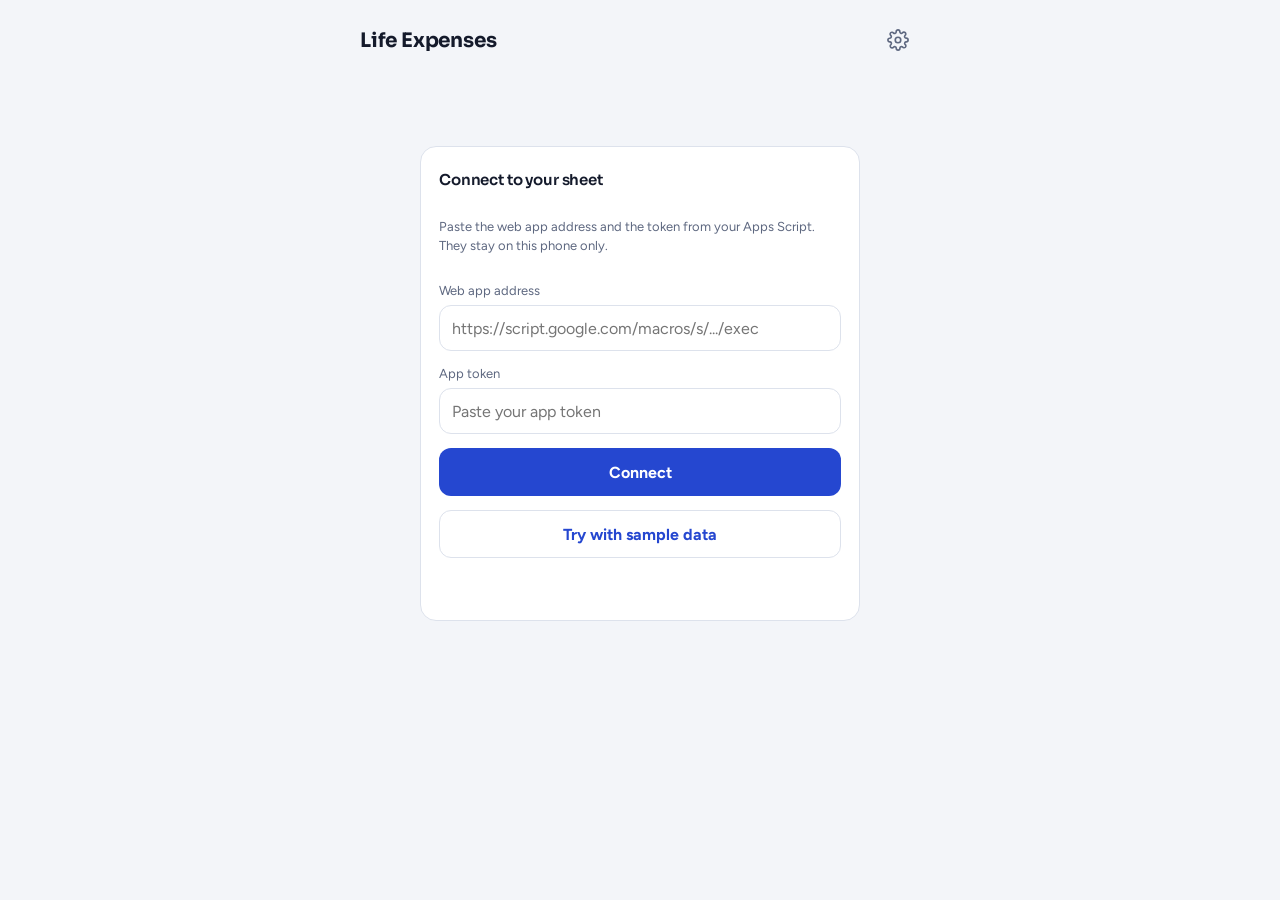
==== docs/index.html @ 04deba11 "Add files via upload" ====
<!doctype html>
<html lang="en">
<head>
<meta charset="utf-8">
<meta name="viewport" content="width=device-width, initial-scale=1, viewport-fit=cover">
<meta name="theme-color" content="#2547D0">
<meta name="apple-mobile-web-app-capable" content="yes">
<meta name="apple-mobile-web-app-title" content="Expenses">
<title>Life Expenses</title>
<link rel="manifest" href="manifest.webmanifest">
<link rel="icon" href="icon.svg" type="image/svg+xml">
<link rel="preconnect" href="https://fonts.googleapis.com">
<link rel="preconnect" href="https://fonts.gstatic.com" crossorigin>
<link rel="stylesheet" href="https://fonts.googleapis.com/css2?family=Figtree:wght@400;500;600;700&family=Sora:wght@600;700&display=swap">
<link rel="stylesheet" href="style.css">
</head>
<body>
<div class="wrap">
  <header class="top">
    <h1 id="title">Life Expenses</h1>
    <button class="icon-btn" id="settings-btn" aria-label="Settings">
      <svg viewBox="0 0 24 24"><circle cx="12" cy="12" r="3"/><path d="M19.4 15a1.7 1.7 0 00.3 1.8l.1.1a2 2 0 11-2.8 2.8l-.1-.1a1.7 1.7 0 00-1.8-.3 1.7 1.7 0 00-1 1.5V21a2 2 0 11-4 0v-.1a1.7 1.7 0 00-1.1-1.5 1.7 1.7 0 00-1.8.3l-.1.1a2 2 0 11-2.8-2.8l.1-.1a1.7 1.7 0 00.3-1.8 1.7 1.7 0 00-1.5-1H3a2 2 0 110-4h.1a1.7 1.7 0 001.5-1.1 1.7 1.7 0 00-.3-1.8l-.1-.1a2 2 0 112.8-2.8l.1.1a1.7 1.7 0 001.8.3H9a1.7 1.7 0 001-1.5V3a2 2 0 114 0v.1a1.7 1.7 0 001 1.5 1.7 1.7 0 001.8-.3l.1-.1a2 2 0 112.8 2.8l-.1.1a1.7 1.7 0 00-.3 1.8V9a1.7 1.7 0 001.5 1H21a2 2 0 110 4h-.1a1.7 1.7 0 00-1.5 1z"/></svg>
    </button>
  </header>
  <main id="view" aria-live="polite"></main>
</div>
<nav class="tabs" id="tabs" role="tablist" aria-label="Sections" hidden></nav>
<div class="toast" id="toast" hidden></div>
<script src="mock-api.js"></script>
<script src="app.js"></script>
</body>
</html>
---- docs/style.css ----
/* Layout: one column, phone first. Content scrolls; a tab bar sits at the bottom. Money is set in tabular figures. */
:root {
  --bg: #F3F5F9;
  --surface: #FFFFFF;
  --ink: #141A2B;
  --muted: #5E6880;
  --line: #DDE2EC;
  --accent: #2547D0;
  --accent-ink: #FFFFFF;
  --accent-soft: #E4E9FB;
  --good: #11795A;
  --warn: #B3541B;
  --warn-soft: #FBE9DD;
  --font-display: "Sora", "Avenir Next", "Segoe UI", sans-serif;
  --font-body: "Figtree", "Avenir Next", "Segoe UI", system-ui, sans-serif;
  color-scheme: light;
}
@media (prefers-color-scheme: dark) {
  :root:not([data-theme="light"]) {
    --bg: #0D111C; --surface: #161C2B; --ink: #E8ECF6; --muted: #98A2BC; --line: #263049;
    --accent: #8EA2FF; --accent-ink: #0D1330; --accent-soft: #1E2850; --good: #4FD1A5; --warn: #F2A06B; --warn-soft: #3A2616;
    color-scheme: dark;
  }
}
:root[data-theme="dark"] {
  --bg: #0D111C; --surface: #161C2B; --ink: #E8ECF6; --muted: #98A2BC; --line: #263049;
  --accent: #8EA2FF; --accent-ink: #0D1330; --accent-soft: #1E2850; --good: #4FD1A5; --warn: #F2A06B; --warn-soft: #3A2616;
  color-scheme: dark;
}
* { box-sizing: border-box; -webkit-tap-highlight-color: transparent; }
[hidden] { display: none !important; }
html, body { margin: 0; }
body {
  background: var(--bg); color: var(--ink); font-family: var(--font-body); font-size: 16px; line-height: 1.45;
  padding-left: max(16px, env(safe-area-inset-left, 0px));
  padding-right: max(16px, env(safe-area-inset-right, 0px));
  padding-block: 12px 96px;
}
.wrap { max-width: 560px; margin: 0 auto; }
button, input, select, textarea { font: inherit; color: inherit; }
button { cursor: pointer; }
:focus-visible { outline: 2px solid var(--accent); outline-offset: 2px; }
h1, h2 { font-family: var(--font-display); margin: 0; letter-spacing: -0.01em; }
h1 { font-size: 20px; }
h2 { font-size: 15px; font-weight: 600; }
.num { font-variant-numeric: tabular-nums; white-space: nowrap; }
.muted { color: var(--muted); }
.small { font-size: 13px; }

header.top { display: flex; align-items: center; justify-content: space-between; gap: 8px; padding: 6px 0 12px; }
.icon-btn { width: 44px; height: 44px; border: 0; border-radius: 12px; background: transparent; color: var(--muted); display: grid; place-items: center; }
.icon-btn svg { width: 22px; height: 22px; fill: none; stroke: currentColor; stroke-width: 1.8; stroke-linecap: round; stroke-linejoin: round; }

.card { background: var(--surface); border: 1px solid var(--line); border-radius: 16px; }
.stack { display: flex; flex-direction: column; gap: 14px; }
.hero { padding: 20px 18px; }
.hero .label { font-size: 13px; color: var(--muted); letter-spacing: .04em; text-transform: uppercase; font-weight: 600; }
.hero .big { font-family: var(--font-display); font-size: 40px; font-weight: 700; letter-spacing: -0.02em; margin-top: 2px; }
.hero .sub { margin-top: 4px; color: var(--muted); font-size: 14px; }
.hero .owed { display: flex; justify-content: space-between; gap: 8px; margin-top: 14px; padding-top: 12px; border-top: 1px solid var(--line); }
.hero .owed b { color: var(--warn); }

.notice { padding: 11px 14px; border-radius: 12px; background: var(--warn-soft); color: var(--warn); font-size: 14px; }
button.notice { width: 100%; border: 0; text-align: left; font-weight: 600; }
.notice.info { background: var(--accent-soft); color: var(--accent); }

.list > * + * { border-top: 1px solid var(--line); }
.acct { width: 100%; background: transparent; border: 0; text-align: left; padding: 14px 16px; display: flex; justify-content: space-between; align-items: center; gap: 12px; min-height: 60px; }
.acct .name { font-weight: 600; }
.acct .amt { font-weight: 600; font-size: 17px; }
.acct .amt.owed { color: var(--warn); }
.acct-detail { padding: 0 16px 14px; display: flex; flex-direction: column; gap: 10px; }

.section-head { display: flex; justify-content: space-between; align-items: baseline; padding: 4px 4px 0; }
.bars { padding: 14px 16px; display: flex; flex-direction: column; gap: 10px; }
.bar-row { display: grid; grid-template-columns: 104px 1fr auto; gap: 10px; align-items: center; font-size: 14px; }
.bar-row .name { overflow: hidden; text-overflow: ellipsis; white-space: nowrap; }
.bar { height: 8px; border-radius: 99px; background: var(--accent-soft); overflow: hidden; }
.bar > i { display: block; height: 100%; background: var(--accent); border-radius: 99px; }
.chips { display: flex; flex-wrap: wrap; gap: 8px; }
.chip { min-height: 36px; padding: 6px 13px; border-radius: 99px; border: 1px solid var(--line); background: var(--surface); font-size: 14px; }
.chip[aria-pressed="true"] { background: var(--accent); border-color: var(--accent); color: var(--accent-ink); font-weight: 600; }
.tagchip { display: inline-block; font-size: 12px; padding: 2px 9px; border-radius: 99px; background: var(--accent-soft); color: var(--accent); }

label.field { display: flex; flex-direction: column; gap: 4px; font-size: 13px; color: var(--muted); }
input[type=text], input[type=search], input[type=number], input[type=date], select, textarea {
  width: 100%; min-height: 46px; padding: 10px 12px; border: 1px solid var(--line); border-radius: 12px; background: var(--surface); color: var(--ink); font-size: 16px;
}
.btn { min-height: 48px; padding: 0 20px; border: 0; border-radius: 12px; background: var(--accent); color: var(--accent-ink); font-weight: 700; }
.btn.ghost { background: transparent; color: var(--accent); border: 1px solid var(--line); }
.btn.danger { background: transparent; color: var(--warn); border: 1px solid var(--line); }
.btn[disabled] { opacity: .55; }
.btn-row { display: flex; gap: 10px; }
.btn-row .btn { flex: 1; }
.check { display: flex; align-items: center; gap: 10px; min-height: 44px; font-size: 15px; color: var(--ink); }
.check input { width: 22px; height: 22px; accent-color: var(--accent); }

.editor { padding: 16px; display: flex; flex-direction: column; gap: 14px; }
.editor .head { display: flex; justify-content: space-between; gap: 12px; align-items: flex-start; }
.editor .merchant { font-family: var(--font-display); font-weight: 600; font-size: 17px; overflow-wrap: anywhere; }
.editor .amount { font-family: var(--font-display); font-size: 22px; font-weight: 700; }
.progress { font-size: 13px; color: var(--muted); padding: 0 4px 6px; }

.controls { display: flex; gap: 10px; margin-bottom: 12px; flex-wrap: wrap; }
.controls select { flex: 0 0 150px; }
.controls input { flex: 1 1 140px; }
.day { font-size: 12px; font-weight: 600; letter-spacing: .06em; text-transform: uppercase; color: var(--muted); padding: 14px 4px 6px; }
.tx { width: 100%; background: transparent; border: 0; text-align: left; padding: 12px 16px; display: flex; justify-content: space-between; gap: 12px; align-items: center; min-height: 58px; }
.tx .m { min-width: 0; overflow-wrap: anywhere; }
.tx .title { font-weight: 600; }
.tx .amt { font-weight: 600; }
.tx .amt.in { color: var(--good); }
.empty { padding: 28px 16px; text-align: center; color: var(--muted); }

.overlay { position: fixed; inset: 0; z-index: 20; background: rgba(8, 12, 24, .55); display: flex; align-items: flex-end; justify-content: center; }
.sheet { width: 100%; max-width: 560px; max-height: 92%; overflow-y: auto; background: var(--bg); border-radius: 20px 20px 0 0; padding: 12px 12px calc(16px + env(safe-area-inset-bottom, 0px)); }
.sheet .grab { width: 40px; height: 4px; border-radius: 4px; background: var(--line); margin: 0 auto 10px; }

nav.tabs {
  position: fixed; left: 0; right: 0; bottom: 0; z-index: 10; background: var(--surface); border-top: 1px solid var(--line);
  display: grid; grid-template-columns: repeat(4, 1fr);
  padding: 6px max(8px, env(safe-area-inset-right, 0px)) calc(6px + env(safe-area-inset-bottom, 0px)) max(8px, env(safe-area-inset-left, 0px));
}
nav.tabs button { position: relative; border: 0; background: transparent; color: var(--muted); display: grid; justify-items: center; gap: 2px; padding: 6px 0; font-size: 12px; font-weight: 600; border-radius: 10px; }
nav.tabs svg { width: 24px; height: 24px; fill: none; stroke: currentColor; stroke-width: 1.8; stroke-linecap: round; stroke-linejoin: round; }
nav.tabs button[aria-selected="true"] { color: var(--accent); }
.badge { position: absolute; top: 2px; left: calc(50% + 6px); min-width: 18px; height: 18px; padding: 0 5px; border-radius: 9px; background: var(--warn); color: #fff; font-size: 11px; display: grid; place-items: center; }

.toast { position: fixed; left: 50%; transform: translateX(-50%); bottom: calc(84px + env(safe-area-inset-bottom, 0px)); z-index: 30; background: var(--ink); color: var(--bg); padding: 10px 16px; border-radius: 99px; font-size: 14px; max-width: calc(100% - 32px); }
.setup { max-width: 440px; margin: 8vh auto 0; padding: 22px 18px; display: flex; flex-direction: column; gap: 14px; }
.skeleton { height: 120px; border-radius: 16px; background: var(--line); opacity: .5; }
@media (prefers-reduced-motion: no-preference) { .bar > i { transition: width .3s; } .skeleton { animation: pulse 1.2s ease-in-out infinite; } @keyframes pulse { 50% { opacity: .25; } } }
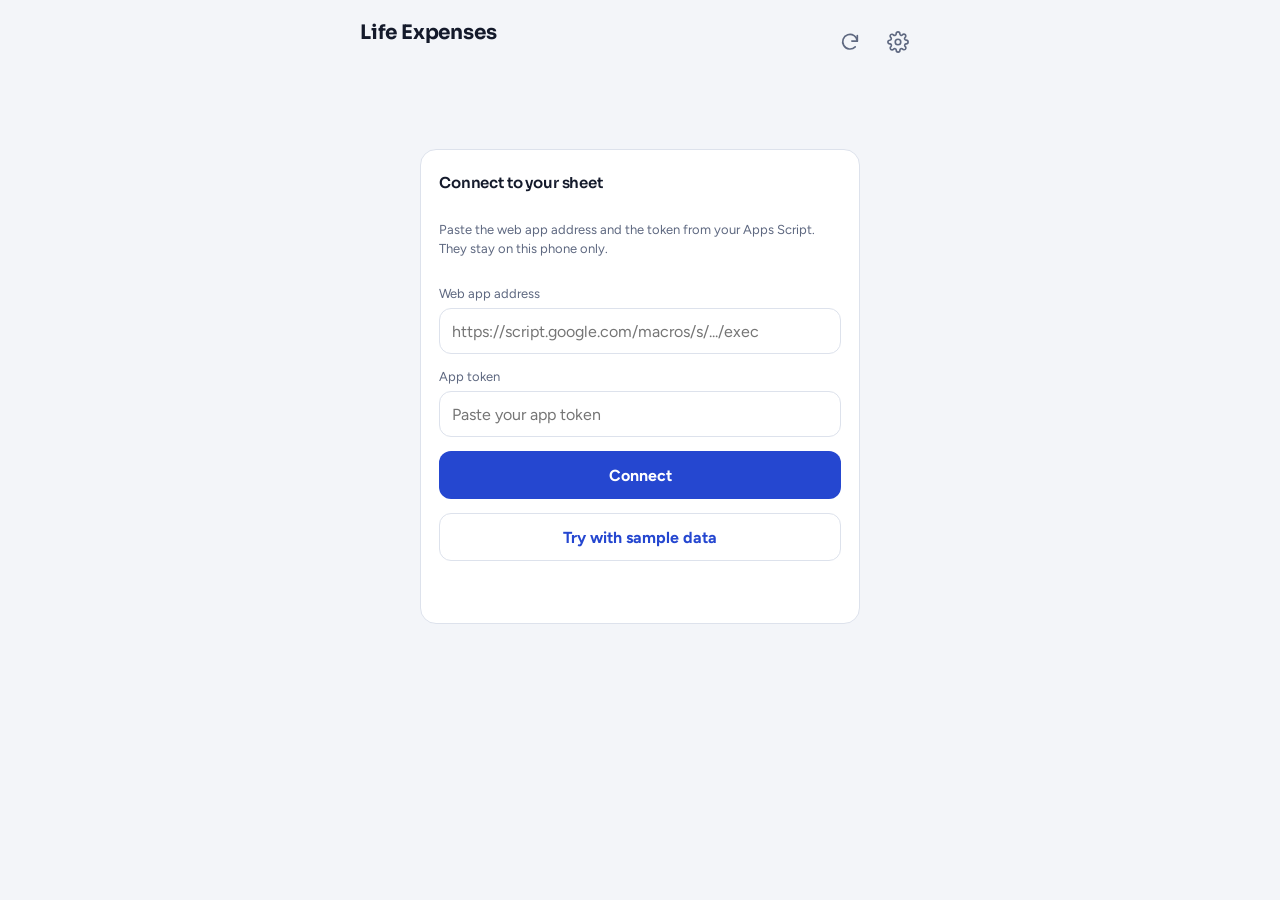
==== commit 5a55e8a2: "Fetch alerts on demand, make the app instant, replace review with defaults - Backend: new sync actio" ====
--- a/docs/index.html
+++ b/docs/index.html
@@ -11,13 +11,20 @@
 <link rel="icon" href="icon.svg" type="image/svg+xml">
 <link rel="preconnect" href="https://fonts.googleapis.com">
 <link rel="preconnect" href="https://fonts.gstatic.com" crossorigin>
-<link rel="stylesheet" href="https://fonts.googleapis.com/css2?family=Figtree:wght@400;500;600;700&family=Sora:wght@600;700&display=swap">
+<link rel="stylesheet" href="https://fonts.googleapis.com/css2?family=Figtree:wght@400;500;600;700&family=Sora:wght@600;700&display=swap" media="print" onload="this.media='all'">
 <link rel="stylesheet" href="style.css">
 </head>
 <body>
+<div class="ptr" id="ptr"></div>
 <div class="wrap">
   <header class="top">
-    <h1 id="title">Life Expenses</h1>
+    <div class="top-title">
+      <h1 id="title">Life Expenses</h1>
+      <div class="small muted" id="sync-status" aria-live="polite"></div>
+    </div>
+    <button class="icon-btn" id="refresh-btn" aria-label="Update now">
+      <svg viewBox="0 0 24 24"><path d="M20 11a8 8 0 10-2.3 6.3"/><path d="M20 5v6h-6"/></svg>
+    </button>
     <button class="icon-btn" id="settings-btn" aria-label="Settings">
       <svg viewBox="0 0 24 24"><circle cx="12" cy="12" r="3"/><path d="M19.4 15a1.7 1.7 0 00.3 1.8l.1.1a2 2 0 11-2.8 2.8l-.1-.1a1.7 1.7 0 00-1.8-.3 1.7 1.7 0 00-1 1.5V21a2 2 0 11-4 0v-.1a1.7 1.7 0 00-1.1-1.5 1.7 1.7 0 00-1.8.3l-.1.1a2 2 0 11-2.8-2.8l.1-.1a1.7 1.7 0 00.3-1.8 1.7 1.7 0 00-1.5-1H3a2 2 0 110-4h.1a1.7 1.7 0 001.5-1.1 1.7 1.7 0 00-.3-1.8l-.1-.1a2 2 0 112.8-2.8l.1.1a1.7 1.7 0 001.8.3H9a1.7 1.7 0 001-1.5V3a2 2 0 114 0v.1a1.7 1.7 0 001 1.5 1.7 1.7 0 001.8-.3l.1-.1a2 2 0 112.8 2.8l-.1.1a1.7 1.7 0 00-.3 1.8V9a1.7 1.7 0 001.5 1H21a2 2 0 110 4h-.1a1.7 1.7 0 00-1.5 1z"/></svg>
     </button>
--- a/docs/style.css
+++ b/docs/style.css
@@ -35,6 +35,7 @@
   padding-left: max(16px, env(safe-area-inset-left, 0px));
   padding-right: max(16px, env(safe-area-inset-right, 0px));
   padding-block: 12px 96px;
+  overscroll-behavior-y: contain;
 }
 .wrap { max-width: 560px; margin: 0 auto; }
 button, input, select, textarea { font: inherit; color: inherit; }
@@ -47,7 +48,11 @@
 .muted { color: var(--muted); }
 .small { font-size: 13px; }
 
-header.top { display: flex; align-items: center; justify-content: space-between; gap: 8px; padding: 6px 0 12px; }
+header.top { display: flex; align-items: center; gap: 4px; padding: 6px 0 12px; }
+.top-title { flex: 1; min-width: 0; }
+#sync-status { min-height: 18px; }
+.ptr { height: 0; overflow: hidden; display: grid; place-items: center; font-size: 13px; color: var(--muted); }
+.filters { margin-bottom: 12px; }
 .icon-btn { width: 44px; height: 44px; border: 0; border-radius: 12px; background: transparent; color: var(--muted); display: grid; place-items: center; }
 .icon-btn svg { width: 22px; height: 22px; fill: none; stroke: currentColor; stroke-width: 1.8; stroke-linecap: round; stroke-linejoin: round; }
 
@@ -61,7 +66,6 @@
 .hero .owed b { color: var(--warn); }
 
 .notice { padding: 11px 14px; border-radius: 12px; background: var(--warn-soft); color: var(--warn); font-size: 14px; }
-button.notice { width: 100%; border: 0; text-align: left; font-weight: 600; }
 .notice.info { background: var(--accent-soft); color: var(--accent); }
 
 .list > * + * { border-top: 1px solid var(--line); }
@@ -70,6 +74,18 @@
 .acct .amt { font-weight: 600; font-size: 17px; }
 .acct .amt.owed { color: var(--warn); }
 .acct-detail { padding: 0 16px 14px; display: flex; flex-direction: column; gap: 10px; }
+.acct-right { display: flex; align-items: center; gap: 8px; }
+.chev { color: var(--muted); font-size: 22px; line-height: 1; }
+.acct-head { padding: 12px 18px 14px; margin-bottom: 12px; }
+.acct-head .back { background: transparent; border: 0; color: var(--accent); font-weight: 600; min-height: 44px; padding: 0; margin-left: -2px; }
+.acct-head .label { font-size: 13px; color: var(--muted); letter-spacing: .04em; text-transform: uppercase; font-weight: 600; }
+.acct-head .big { font-family: var(--font-display); font-size: 34px; font-weight: 700; letter-spacing: -0.02em; margin-top: 2px; }
+.acct-head .big.owed { color: var(--warn); }
+details.fix { margin-top: 10px; border-top: 1px solid var(--line); }
+details.fix summary { cursor: pointer; padding: 12px 0; color: var(--accent); font-weight: 600; min-height: 44px; }
+details.fix .acct-detail { padding: 0 0 6px; }
+button.link { background: transparent; border: 0; color: var(--accent); font-weight: 600; min-height: 36px; padding: 0 4px; }
+.recent .day:first-child { padding-top: 6px; }
 
 .section-head { display: flex; justify-content: space-between; align-items: baseline; padding: 4px 4px 0; }
 .bars { padding: 14px 16px; display: flex; flex-direction: column; gap: 10px; }
@@ -99,7 +115,6 @@
 .editor .head { display: flex; justify-content: space-between; gap: 12px; align-items: flex-start; }
 .editor .merchant { font-family: var(--font-display); font-weight: 600; font-size: 17px; overflow-wrap: anywhere; }
 .editor .amount { font-family: var(--font-display); font-size: 22px; font-weight: 700; }
-.progress { font-size: 13px; color: var(--muted); padding: 0 4px 6px; }
 
 .controls { display: flex; gap: 10px; margin-bottom: 12px; flex-wrap: wrap; }
 .controls select { flex: 0 0 150px; }
@@ -118,13 +133,12 @@
 
 nav.tabs {
   position: fixed; left: 0; right: 0; bottom: 0; z-index: 10; background: var(--surface); border-top: 1px solid var(--line);
-  display: grid; grid-template-columns: repeat(4, 1fr);
+  display: grid; grid-template-columns: repeat(3, 1fr);
   padding: 6px max(8px, env(safe-area-inset-right, 0px)) calc(6px + env(safe-area-inset-bottom, 0px)) max(8px, env(safe-area-inset-left, 0px));
 }
 nav.tabs button { position: relative; border: 0; background: transparent; color: var(--muted); display: grid; justify-items: center; gap: 2px; padding: 6px 0; font-size: 12px; font-weight: 600; border-radius: 10px; }
 nav.tabs svg { width: 24px; height: 24px; fill: none; stroke: currentColor; stroke-width: 1.8; stroke-linecap: round; stroke-linejoin: round; }
 nav.tabs button[aria-selected="true"] { color: var(--accent); }
-.badge { position: absolute; top: 2px; left: calc(50% + 6px); min-width: 18px; height: 18px; padding: 0 5px; border-radius: 9px; background: var(--warn); color: #fff; font-size: 11px; display: grid; place-items: center; }
 
 .toast { position: fixed; left: 50%; transform: translateX(-50%); bottom: calc(84px + env(safe-area-inset-bottom, 0px)); z-index: 30; background: var(--ink); color: var(--bg); padding: 10px 16px; border-radius: 99px; font-size: 14px; max-width: calc(100% - 32px); }
 .setup { max-width: 440px; margin: 8vh auto 0; padding: 22px 18px; display: flex; flex-direction: column; gap: 14px; }
